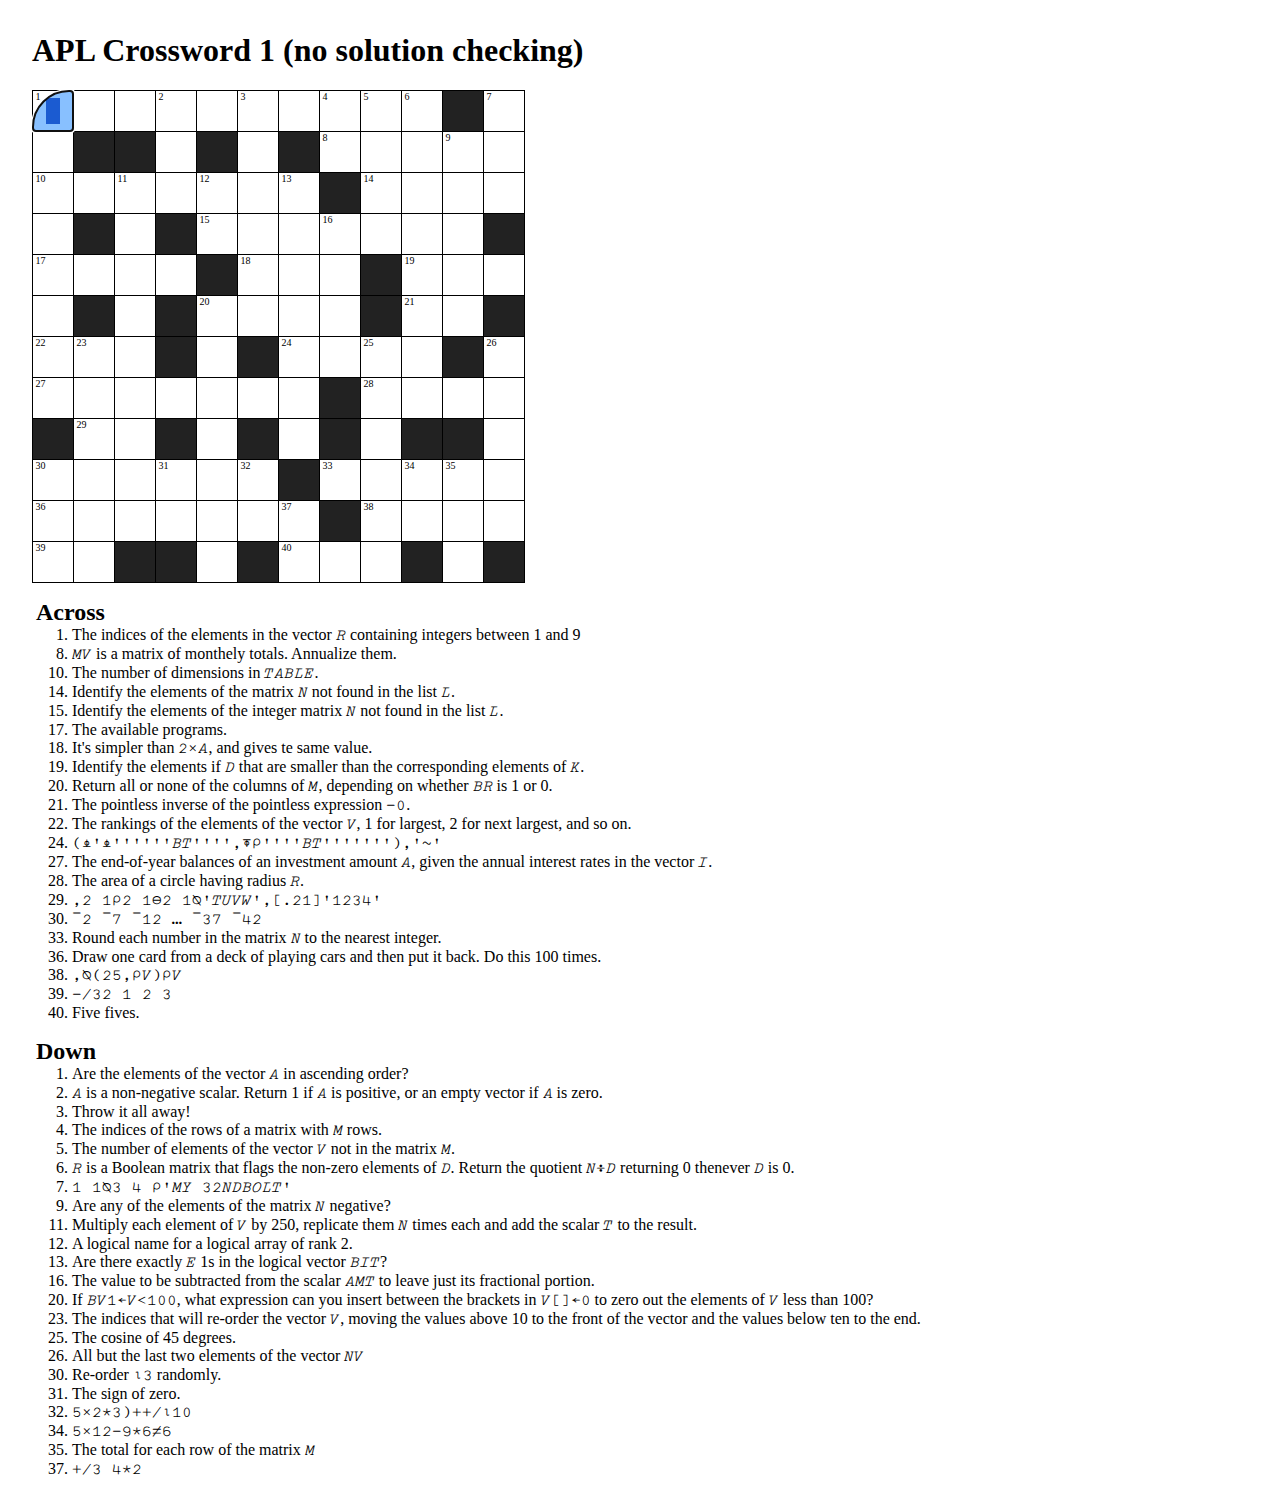
==== 1/index.html @ 24438266 "Add puzzle 1" ====
<!DOCTYPE html>
<html lang="en">
 <head>
  <meta charset="UTF-8"/><meta name="viewport" content="width=device-width, initial-scale=1"/>
  <link rel="shortcut icon" href="../favicon.png"/><title>APL Crossword 1</title>
  <link rel="stylesheet" href="../crosswords.css"/><script src="../crosswords.js"></script>
 </head>
 <body onload="I(12)">
  <h1>APL Crossword 1 (no solution checking)</h1>
  <table data-a="abrudz" data-c="neenenennnbnebbebebneenenenenenbneeeebebneeneeebneeebneebneeebebneeebnebnnebebnenebnneeeeeebneeebnebebebebbeneenenbnenneneeeeenbneeenebbebneebeb"></table>
  <ol>
   <li value="1">The indices of the elements in the vector <code>R</code> containing integers between 1 and 9
   <li value="8"><code>MV</code> is a matrix of monthely totals. Annualize them.
   <li value="10">The number of dimensions in <code>TABLE</code>.
   <li value="14">Identify the elements of the matrix <code>N</code> not found in the list <code>L</code>.
   <li value="15">Identify the elements of the integer matrix <code>N</code> not found in the list <code>L</code>.
   <li value="17">The available programs.
   <li value="18">It's simpler than <code>2×A</code>, and gives te same value.
   <li value="19">Identify the elements if <code>D</code> that are smaller than the corresponding elements of <code>K</code>.
   <li value="20">Return all or none of the columns of <code>M</code>, depending on whether <code>BR</code> is 1 or 0.
   <li value="21">The pointless inverse of the pointless expression <code>-0</code>.
   <li value="22">The rankings of the elements of the vector <code>V</code>, 1 for largest, 2 for next largest, and so on.
   <li value="24"><code>(⍎'⍎''''''BT'''',⍕⍴''''BT'''''''),'~'</code>
   <li value="27">The end-of-year balances of an investment amount <code>A</code>, given the annual interest rates in the vector <code>I</code>.
   <li value="28">The area of a circle having radius <code>R</code>.
   <li value="29"><code>,2 1⍴2 1⊖2 1⍉'TUVW',[.21]'1234'</code>
   <li value="30"><code>¯2 ¯7 ¯12 … ¯37 ¯42</code>
   <li value="33">Round each number in the matrix <code>N</code> to the nearest integer.
   <li value="36">Draw one card from a deck of playing cars and then put it back. Do this 100 times.
   <li value="38"><code>,⍉(25,⍴V)⍴V</code>
   <li value="39"><code>-/32 1 2 3</code>
   <li value="40">Five fives.
  </ol>
  <ol>
   <li value="1">Are the elements of the vector <code>A</code> in ascending order?
   <li value="2"><code>A</code> is a non-negative scalar. Return 1 if <code>A</code> is positive, or an empty vector if <code>A</code> is zero.
   <li value="3">Throw it all away!
   <li value="4">The indices of the rows of a matrix with <code>M</code> rows.
   <li value="5">The number of elements of the vector <code>V</code> not in the matrix <code>M</code>.
   <li value="6"><code>R</code> is a Boolean matrix that flags the non-zero elements of <code>D</code>. Return the quotient <code>N÷D</code> returning 0 thenever <code>D</code> is 0.
   <li value="7"><code>1 1⍉3 4 ⍴'MY  32NDBOLT'</code>
   <li value="9">Are any of the elements of the matrix <code>N</code> negative?
   <li value="11">Multiply each element of <code>V</code> by 250, replicate them <code>N</code> times each and add the scalar <code>T</code> to the result.
   <li value="12">A logical name for a logical array of rank 2.
   <li value="13">Are there exactly <code>E</code> 1s in the logical vector <code>BIT</code>?
   <li value="16">The value to be subtracted from the scalar <code>AMT</code> to leave just its fractional portion.
   <li value="20">If <code>BV1←V&lt;100</code>, what expression can you insert between the brackets in <code>V[]←0</code> to zero out the elements of <code>V</code> less than 100?
   <li value="23">The indices that will re-order the vector <code>V</code>, moving the values above 10 to the front of the vector and the values below ten to the end.
   <li value="25">The cosine of 45 degrees.
   <li value="26">All but the last two elements of the vector <code>NV</code>
   <li value="30">Re-order <code>⍳3</code> randomly.
   <li value="31">The sign of zero.
   <li value="32"><code>5×2*3)++/⍳10</code>
   <li value="34"><code>5×12-9*6≠6</code>
   <li value="35">The total for each row of the matrix <code>M</code>
   <li value="37"><code>+/3 4*2</code>
  </ol>
 </body>
</html>
---- crosswords.css ----
@font-face{font-family:S;src:local('SAX2'),url(SAX2.ttf)}
body{margin:2em}
table{border-collapse:collapse;counter-reset:n l}
td{height:2.5em;width:2.5em;border:1px solid currentcolor;padding:0}
td.b{background:#222}
td.n::before,td.l::before{position:relative;display:block;left:0.25em;height:0;font-size:x-small;z-index:-1}
td.n::before{counter-increment:n;content:counter(n)}
td.l::before{counter-increment:l;content:counter(l,lower-alpha)}
input{width:100%;height:100%;text-align:center;margin:0;padding:0;border:none;font-size:x-large;background:none;cursor:pointer;border-top-left-radius:1.5em;caret-color:transparent;text-transform:uppercase}
input::-moz-selection,input::selection{color:currentcolor;background:none}
input:focus{background:#07f7}
td.b input{cursor:not-allowed}
td.b input:focus{background:#f007}
input,code{font-family:S}
ol::before{margin-left:-1.5em;font-size:1.5em;font-weight:bold}
ol:first-of-type::before {content: "Across"}
ol:last-of-type::before {content: "Down"}
li.l{list-style:lower-alpha}
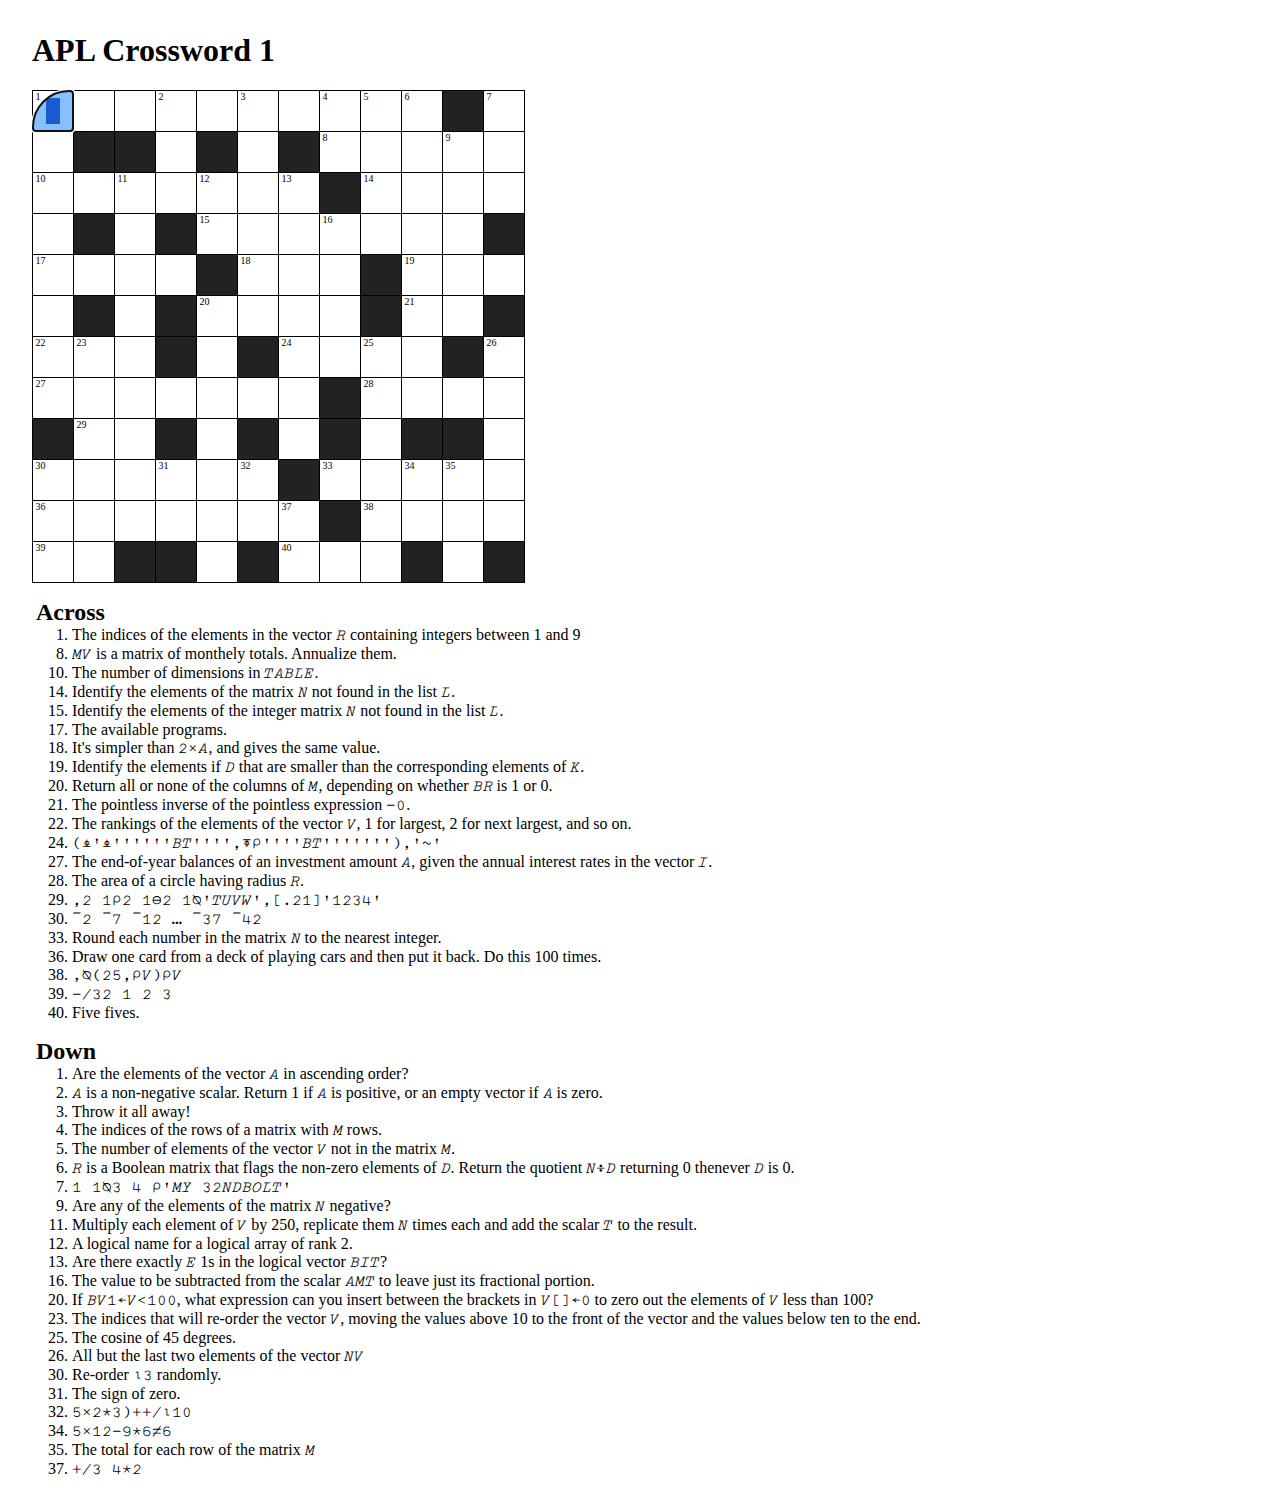
==== commit f7d4cdec: "Refactor data and code, allow 1" ====
--- a/1/index.html
+++ b/1/index.html
@@ -6,8 +6,33 @@
   <link rel="stylesheet" href="../crosswords.css"/><script src="../crosswords.js"></script>
  </head>
  <body onload="I(12)">
-  <h1>APL Crossword 1 (no solution checking)</h1>
-  <table data-a="abrudz" data-c="neenenennnbnebbebebneenenenenenbneeeebebneeneeebneeebneebneeebebneeebnebnnebebnenebnneeeeeebneeebnebebebebbeneenenbnenneneeeeenbneeenebbebneebeb"></table>
+  <h1>APL Crossword 1</h1>
+  <table data-a="
+(R∊⍳9)/⍳≢R M
+⍳  × C MV×12
+≢⍴TABLE ~N∊L
+A + ME=⌊M÷N 
+)FNS A+A D<K
+⌿ ⌿ BR/M +0 
+⍋⍒V V BT2~ ¯
+A××⍀1+I ○R*2
+ V2 ⌿ T ○  ↓
+3-5×⍳9 ⌊.5+N
+?100⍴52 25/V
+30  V 5⍴5 M "
+ data-c="
+neenenennnbn
+ebbebebneene
+nenenenbneee
+ebebneeneeeb
+neeebneebnee
+ebebneeebneb
+nnebebnenebn
+neeeeeebneee
+bnebebebebbe
+neenenbnenne
+neeeeenbneee
+nebbebneebeb"></table>
   <ol>
    <li value="1">The indices of the elements in the vector <code>R</code> containing integers between 1 and 9
    <li value="8"><code>MV</code> is a matrix of monthely totals. Annualize them.
@@ -15,7 +40,7 @@
    <li value="14">Identify the elements of the matrix <code>N</code> not found in the list <code>L</code>.
    <li value="15">Identify the elements of the integer matrix <code>N</code> not found in the list <code>L</code>.
    <li value="17">The available programs.
-   <li value="18">It's simpler than <code>2×A</code>, and gives te same value.
+   <li value="18">It's simpler than <code>2×A</code>, and gives the same value.
    <li value="19">Identify the elements if <code>D</code> that are smaller than the corresponding elements of <code>K</code>.
    <li value="20">Return all or none of the columns of <code>M</code>, depending on whether <code>BR</code> is 1 or 0.
    <li value="21">The pointless inverse of the pointless expression <code>-0</code>.
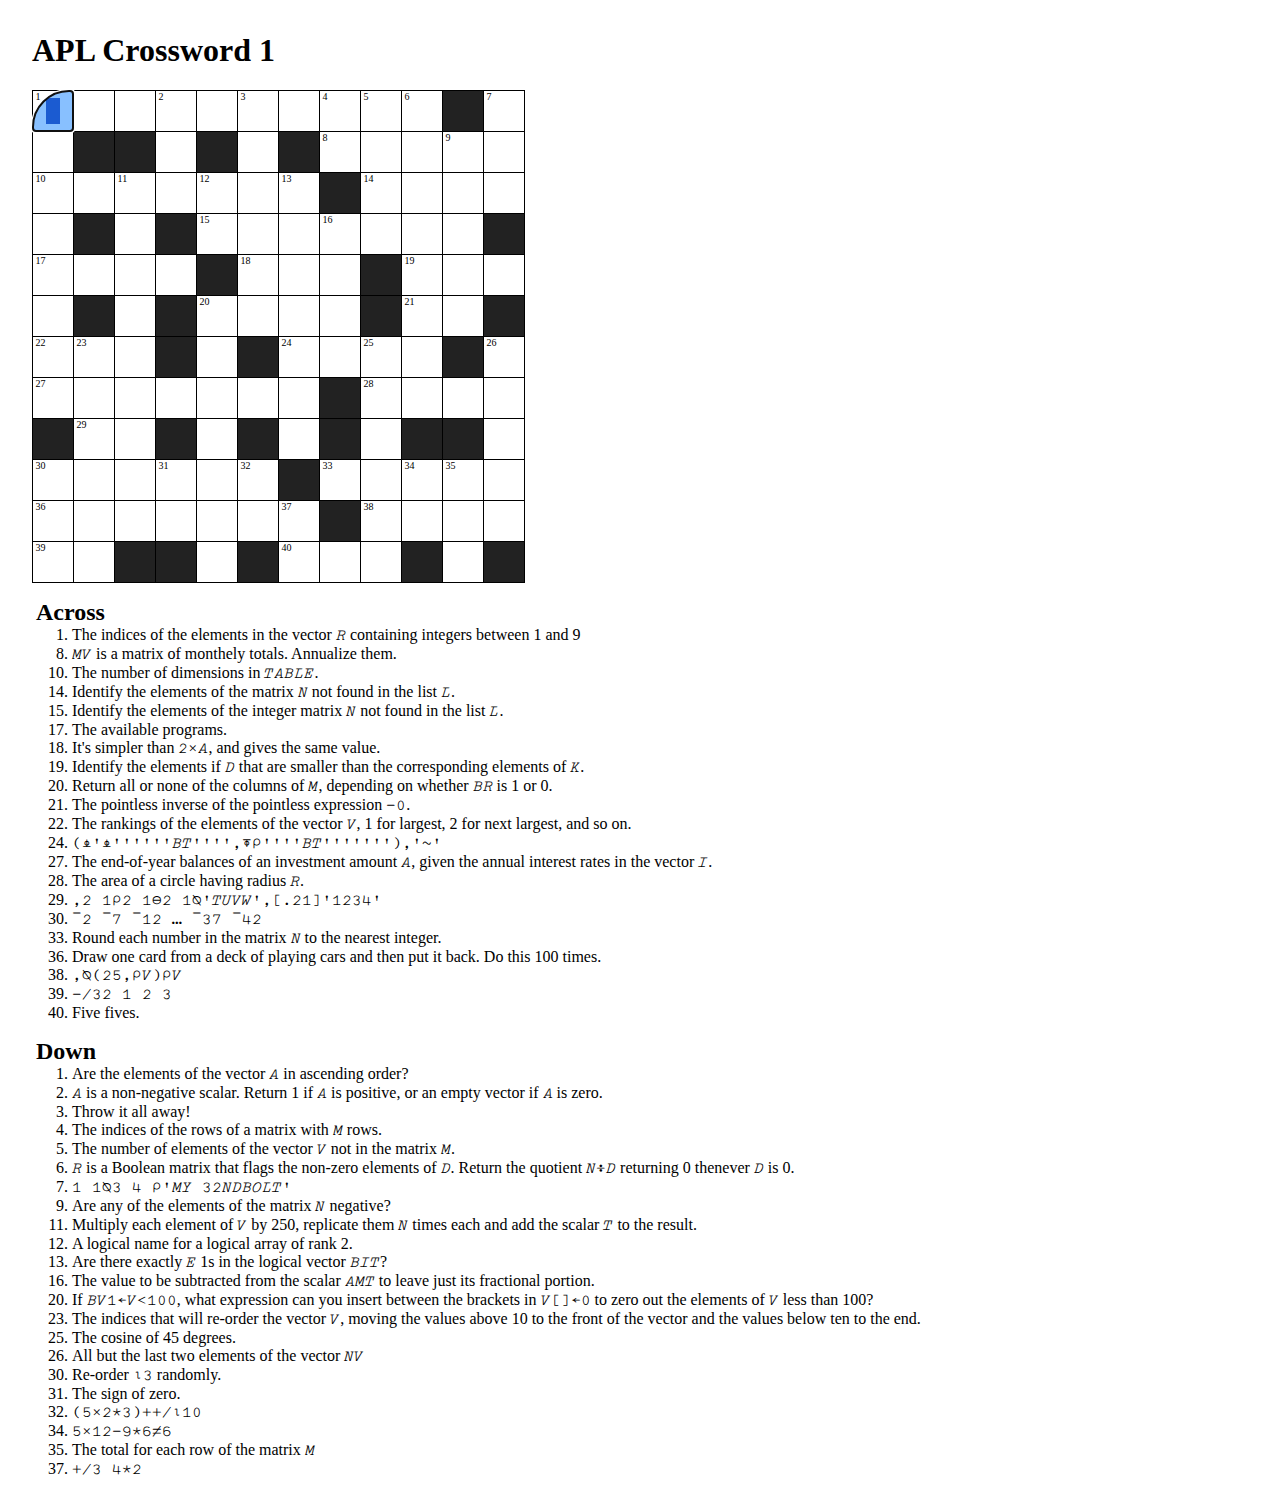
==== commit aeb65e39: "add mising paren" ====
--- a/1/index.html
+++ b/1/index.html
@@ -75,7 +75,7 @@
    <li value="26">All but the last two elements of the vector <code>NV</code>
    <li value="30">Re-order <code>⍳3</code> randomly.
    <li value="31">The sign of zero.
-   <li value="32"><code>5×2*3)++/⍳10</code>
+   <li value="32"><code>(5×2*3)++/⍳10</code>
    <li value="34"><code>5×12-9*6≠6</code>
    <li value="35">The total for each row of the matrix <code>M</code>
    <li value="37"><code>+/3 4*2</code>
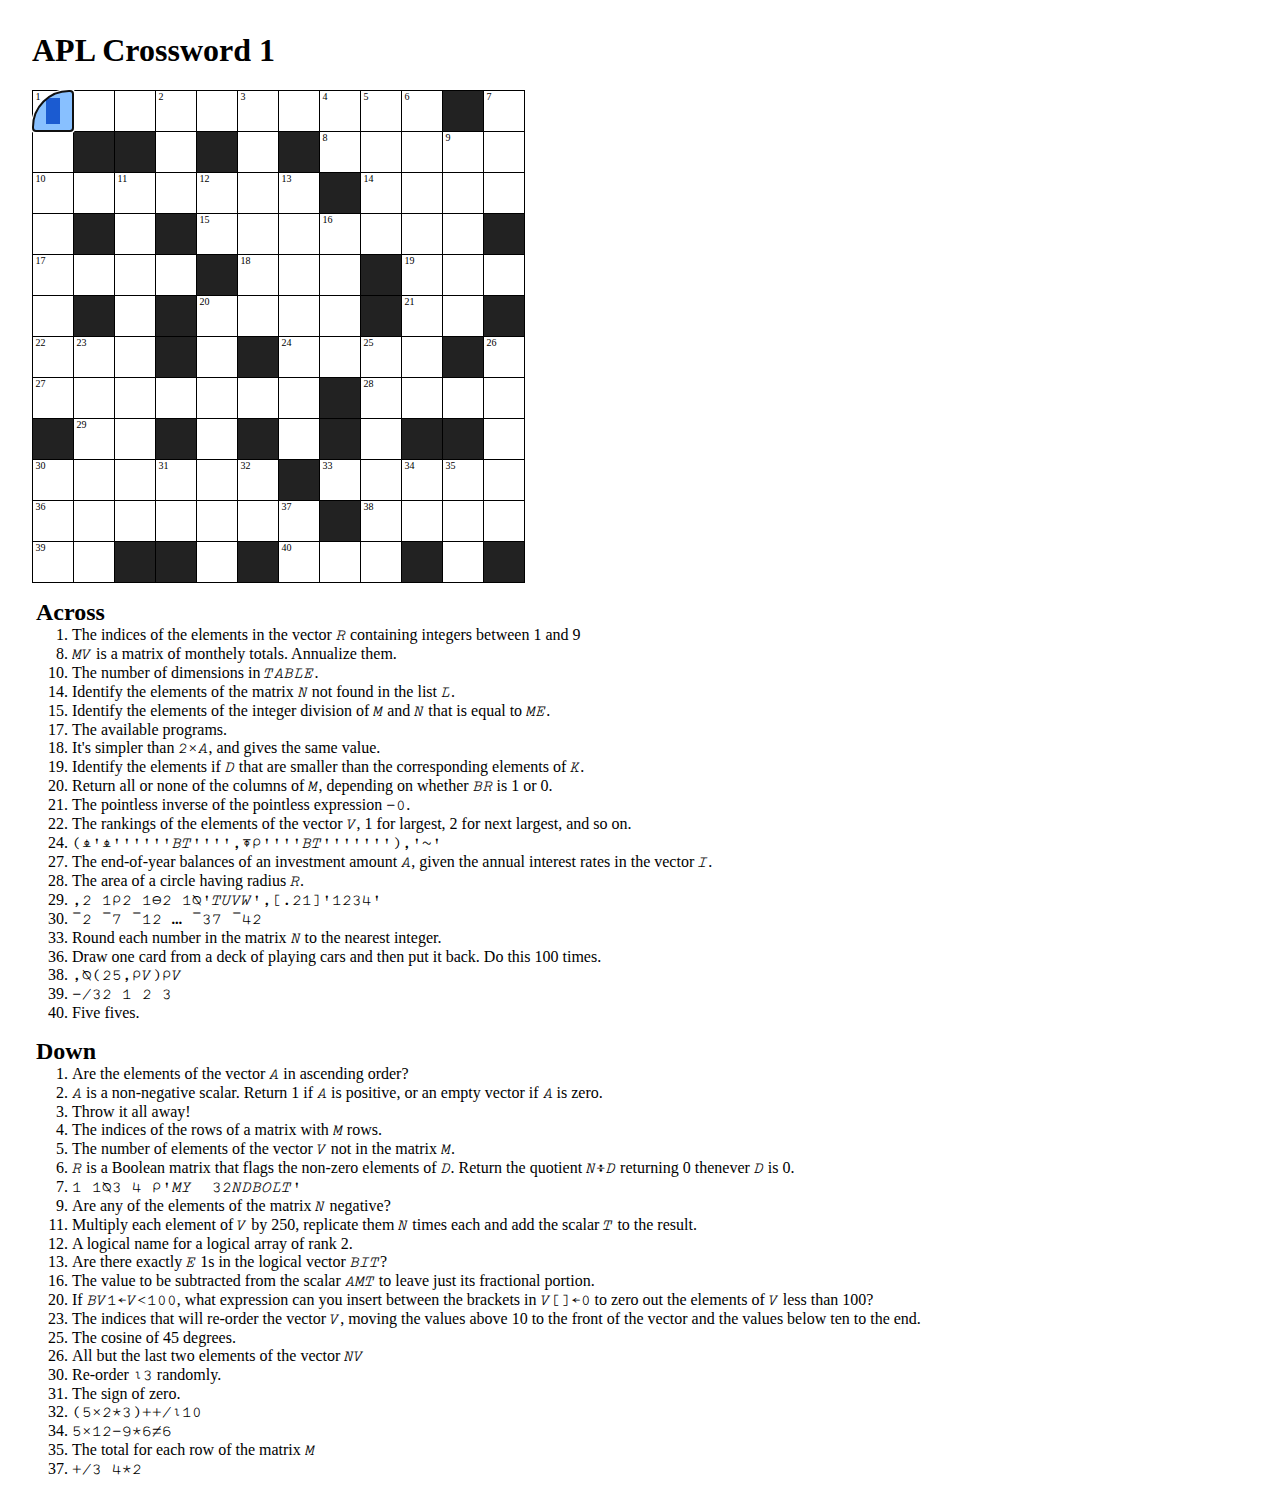
==== commit 5362bb64: "fix 15 across clue" ====
--- a/1/index.html
+++ b/1/index.html
@@ -38,7 +38,7 @@
    <li value="8"><code>MV</code> is a matrix of monthely totals. Annualize them.
    <li value="10">The number of dimensions in <code>TABLE</code>.
    <li value="14">Identify the elements of the matrix <code>N</code> not found in the list <code>L</code>.
-   <li value="15">Identify the elements of the integer matrix <code>N</code> not found in the list <code>L</code>.
+   <li value="15">Identify the elements of the integer division of <code>M</code> and <code>N</code> that is equal to <code>ME</code>.
    <li value="17">The available programs.
    <li value="18">It's simpler than <code>2×A</code>, and gives the same value.
    <li value="19">Identify the elements if <code>D</code> that are smaller than the corresponding elements of <code>K</code>.
--- a/crosswords.css
+++ b/crosswords.css
@@ -11,7 +11,7 @@
 input:focus{background:#07f7}
 td.b input{cursor:not-allowed}
 td.b input:focus{background:#f007}
-input,code{font-family:S}
+input,code{font-family:S;white-space:pre}
 ol::before{margin-left:-1.5em;font-size:1.5em;font-weight:bold}
 ol:first-of-type::before {content: "Across"}
 ol:last-of-type::before {content: "Down"}
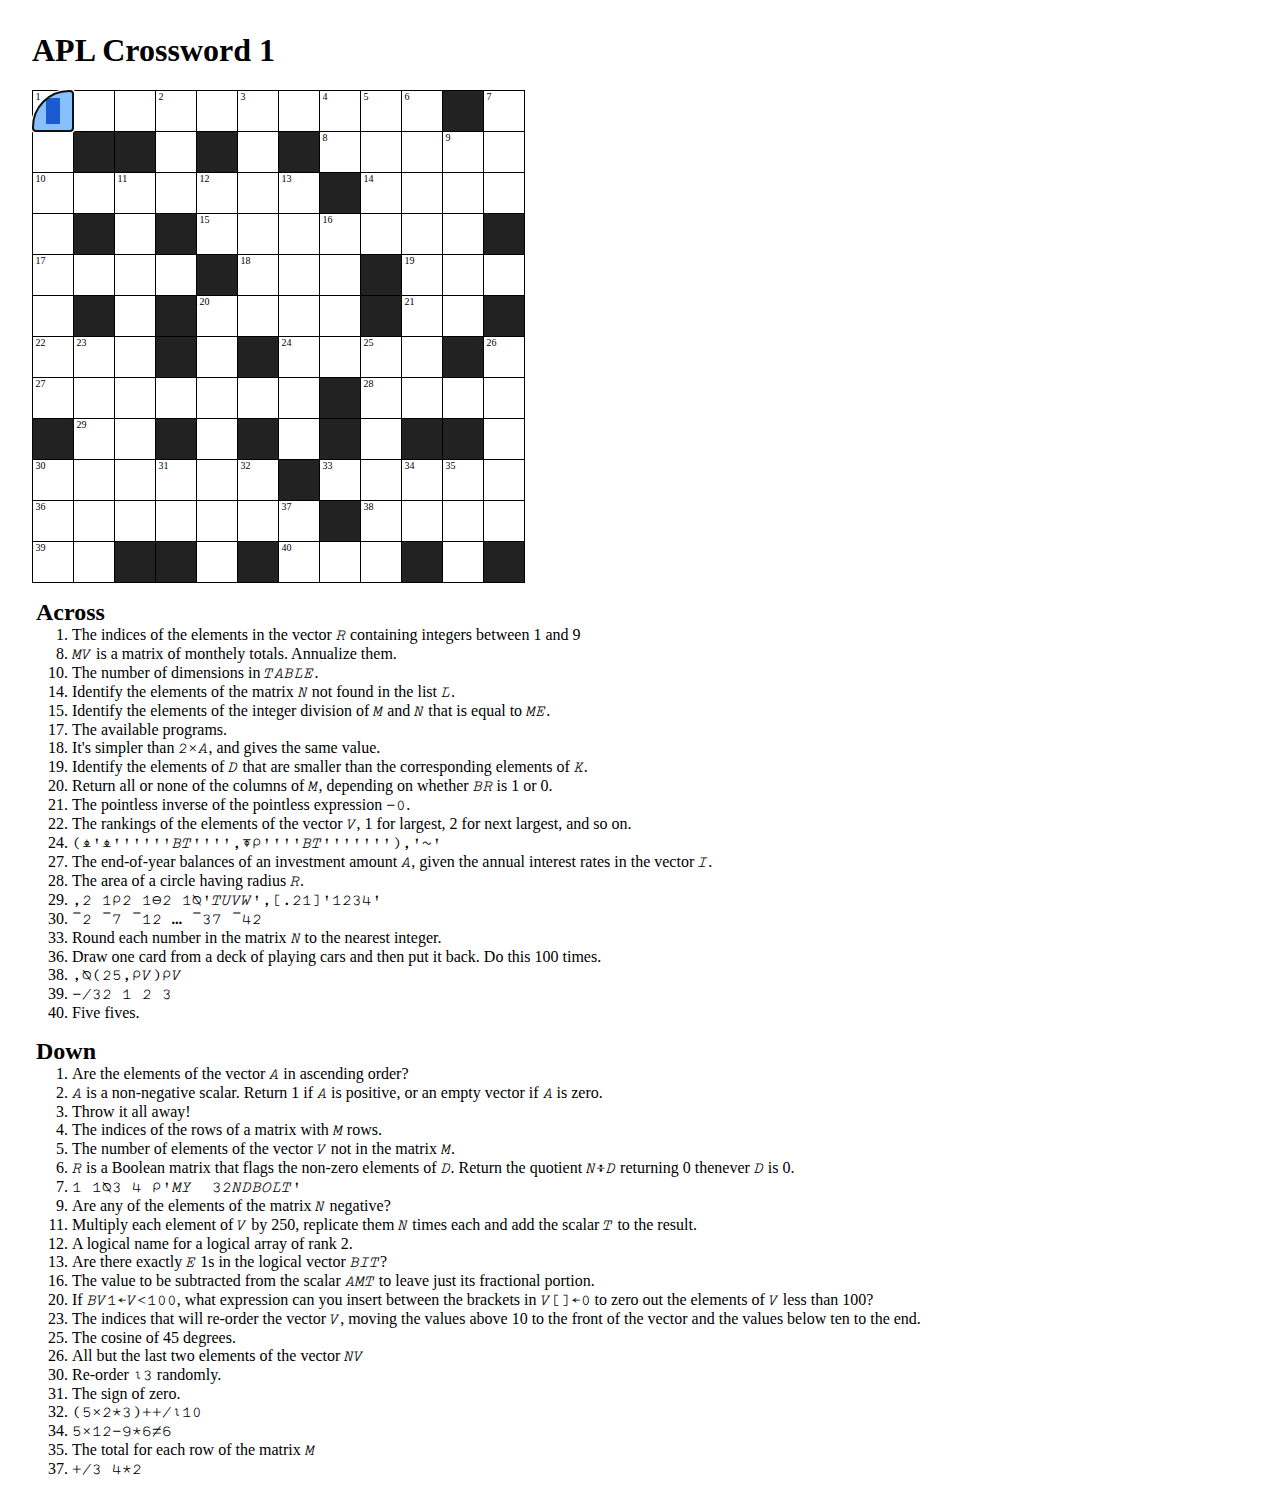
==== commit 9cf8f4e2: "fix typo in 1" ====
--- a/1/index.html
+++ b/1/index.html
@@ -41,7 +41,7 @@
    <li value="15">Identify the elements of the integer division of <code>M</code> and <code>N</code> that is equal to <code>ME</code>.
    <li value="17">The available programs.
    <li value="18">It's simpler than <code>2×A</code>, and gives the same value.
-   <li value="19">Identify the elements if <code>D</code> that are smaller than the corresponding elements of <code>K</code>.
+   <li value="19">Identify the elements of <code>D</code> that are smaller than the corresponding elements of <code>K</code>.
    <li value="20">Return all or none of the columns of <code>M</code>, depending on whether <code>BR</code> is 1 or 0.
    <li value="21">The pointless inverse of the pointless expression <code>-0</code>.
    <li value="22">The rankings of the elements of the vector <code>V</code>, 1 for largest, 2 for next largest, and so on.
